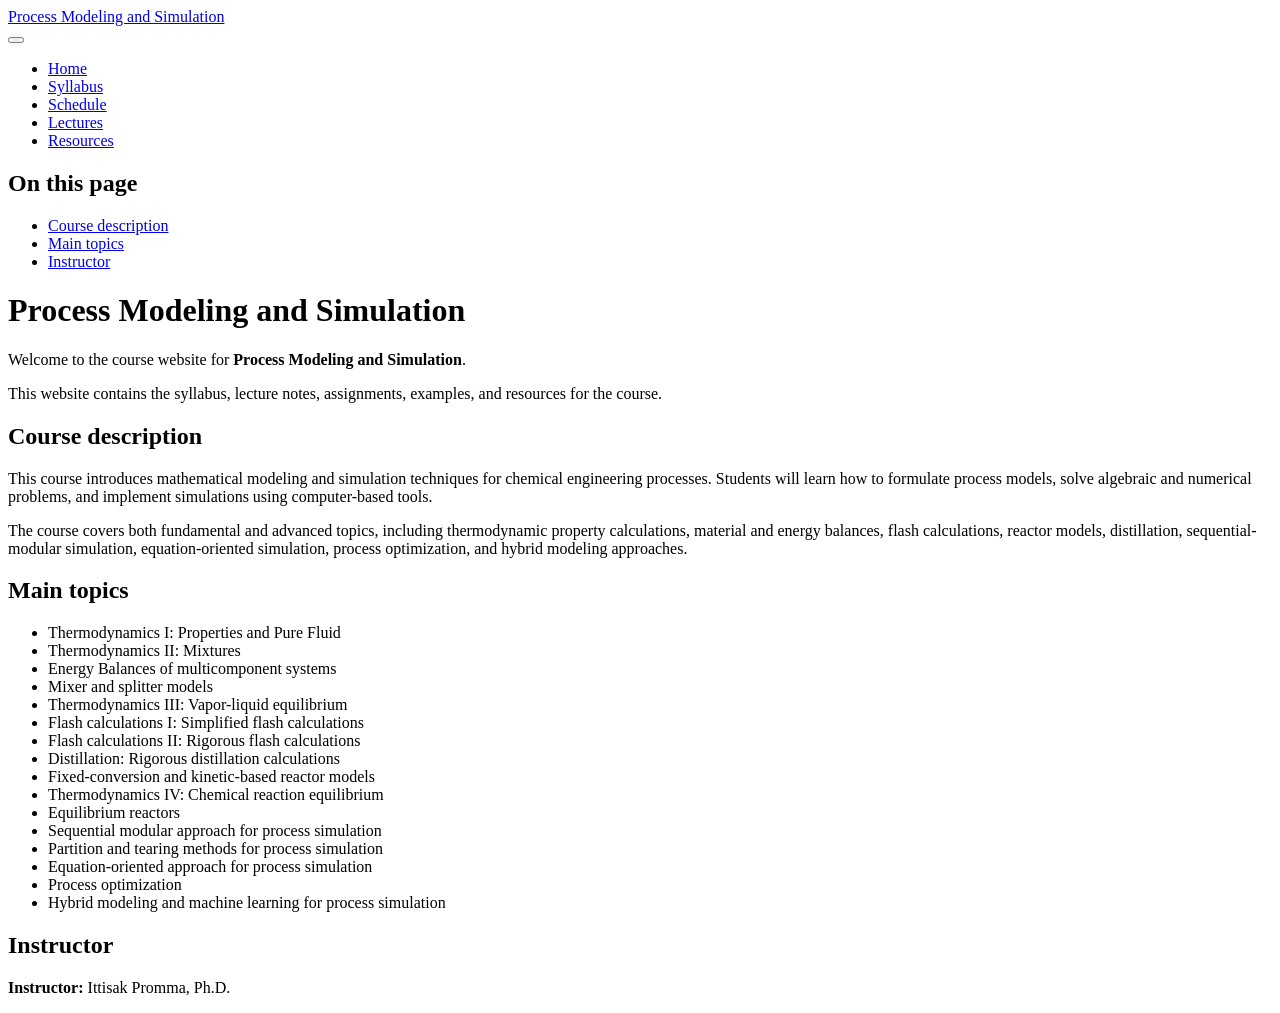
==== docs/index.html @ 245ef468 "Update course website" ====
<!DOCTYPE html>
<html xmlns="http://www.w3.org/1999/xhtml" lang="en" xml:lang="en"><head>

<meta charset="utf-8">
<meta name="generator" content="quarto-1.9.38">

<meta name="viewport" content="width=device-width, initial-scale=1.0, user-scalable=yes">


<title>Process Modeling and Simulation</title>
<style>
/* Default styles provided by pandoc.
** See https://pandoc.org/MANUAL.html#variables-for-html for config info.
*/
code{white-space: pre-wrap;}
span.smallcaps{font-variant: small-caps;}
div.columns{display: flex; gap: min(4vw, 1.5em);}
div.column{flex: auto; overflow-x: auto;}
div.hanging-indent{margin-left: 1.5em; text-indent: -1.5em;}
ul.task-list{list-style: none;}
ul.task-list li input[type="checkbox"] {
  width: 0.8em;
  margin: 0 0.8em 0.2em -1em; /* quarto-specific, see https://github.com/quarto-dev/quarto-cli/issues/4556 */ 
  vertical-align: middle;
}
</style>


<script src="site_libs/quarto-nav/quarto-nav.js"></script>
<script src="site_libs/quarto-nav/headroom.min.js"></script>
<script src="site_libs/clipboard/clipboard.min.js"></script>
<script src="site_libs/quarto-search/autocomplete.umd.js"></script>
<script src="site_libs/quarto-search/fuse.min.js"></script>
<script src="site_libs/quarto-search/quarto-search.js"></script>
<meta name="quarto:offset" content="./">
<script src="site_libs/quarto-html/quarto.js" type="module"></script>
<script src="site_libs/quarto-html/tabsets/tabsets.js" type="module"></script>
<script src="site_libs/quarto-html/popper.min.js"></script>
<script src="site_libs/quarto-html/tippy.umd.min.js"></script>
<script src="site_libs/quarto-html/anchor.min.js"></script>
<link href="site_libs/quarto-html/tippy.css" rel="stylesheet">
<link href="site_libs/quarto-html/quarto-syntax-highlighting-15634bcf2e68342d4ad2dfa704d543f6.css" rel="stylesheet" id="quarto-text-highlighting-styles">
<script src="site_libs/bootstrap/bootstrap.min.js"></script>
<link href="site_libs/bootstrap/bootstrap-icons.css" rel="stylesheet">
<link href="site_libs/bootstrap/bootstrap-f6192f952b710caf306f09b1c26b01a8.min.css" rel="stylesheet" append-hash="true" id="quarto-bootstrap" data-mode="light">
<script id="quarto-search-options" type="application/json">{
  "location": "navbar",
  "copy-button": false,
  "collapse-after": 3,
  "panel-placement": "end",
  "type": "overlay",
  "limit": 50,
  "keyboard-shortcut": [
    "f",
    "/",
    "s"
  ],
  "show-item-context": false,
  "language": {
    "search-no-results-text": "No results",
    "search-matching-documents-text": "matching documents",
    "search-copy-link-title": "Copy link to search",
    "search-hide-matches-text": "Hide additional matches",
    "search-more-match-text": "more match in this document",
    "search-more-matches-text": "more matches in this document",
    "search-clear-button-title": "Clear",
    "search-text-placeholder": "",
    "search-detached-cancel-button-title": "Cancel",
    "search-submit-button-title": "Submit",
    "search-label": "Search"
  }
}</script>


</head>

<body class="nav-fixed quarto-light">

<div id="quarto-search-results"></div>
  <header id="quarto-header" class="headroom fixed-top">
    <nav class="navbar navbar-expand-lg " data-bs-theme="dark">
      <div class="navbar-container container-fluid">
      <div class="navbar-brand-container mx-auto">
    <a class="navbar-brand" href="./index.html">
    <span class="navbar-title">Process Modeling and Simulation</span>
    </a>
  </div>
            <div id="quarto-search" class="" title="Search"></div>
          <button class="navbar-toggler" type="button" data-bs-toggle="collapse" data-bs-target="#navbarCollapse" aria-controls="navbarCollapse" role="menu" aria-expanded="false" aria-label="Toggle navigation" onclick="if (window.quartoToggleHeadroom) { window.quartoToggleHeadroom(); }">
  <span class="navbar-toggler-icon"></span>
</button>
          <div class="collapse navbar-collapse" id="navbarCollapse">
            <ul class="navbar-nav navbar-nav-scroll me-auto">
  <li class="nav-item">
    <a class="nav-link active" href="./index.html" aria-current="page"> 
<span class="menu-text">Home</span></a>
  </li>  
  <li class="nav-item">
    <a class="nav-link" href="./syllabus.html"> 
<span class="menu-text">Syllabus</span></a>
  </li>  
  <li class="nav-item">
    <a class="nav-link" href="./schedule.html"> 
<span class="menu-text">Schedule</span></a>
  </li>  
  <li class="nav-item">
    <a class="nav-link" href="./lectures.html"> 
<span class="menu-text">Lectures</span></a>
  </li>  
  <li class="nav-item">
    <a class="nav-link" href="./resources.html"> 
<span class="menu-text">Resources</span></a>
  </li>  
</ul>
          </div> <!-- /navcollapse -->
            <div class="quarto-navbar-tools">
</div>
      </div> <!-- /container-fluid -->
    </nav>
</header>
<!-- content -->
<div id="quarto-content" class="quarto-container page-columns page-rows-contents page-layout-full page-navbar">
<!-- sidebar -->
<!-- margin-sidebar -->
    <div id="quarto-margin-sidebar" class="sidebar margin-sidebar">
        <nav id="TOC" role="doc-toc" class="toc-active">
    <h2 id="toc-title">On this page</h2>
   
  <ul>
  <li><a href="#course-description" id="toc-course-description" class="nav-link active" data-scroll-target="#course-description">Course description</a></li>
  <li><a href="#main-topics" id="toc-main-topics" class="nav-link" data-scroll-target="#main-topics">Main topics</a></li>
  <li><a href="#instructor" id="toc-instructor" class="nav-link" data-scroll-target="#instructor">Instructor</a></li>
  </ul>
</nav>
    </div>
<!-- main -->
<main class="content column-page-left" id="quarto-document-content">

<header id="title-block-header" class="quarto-title-block default">
<div class="quarto-title">
<h1 class="title">Process Modeling and Simulation</h1>
</div>



<div class="quarto-title-meta column-page-left">

    
  
    
  </div>
  


</header>


<p>Welcome to the course website for <strong>Process Modeling and Simulation</strong>.</p>
<p>This website contains the syllabus, lecture notes, assignments, examples, and resources for the course.</p>
<section id="course-description" class="level2">
<h2 class="anchored" data-anchor-id="course-description">Course description</h2>
<p>This course introduces mathematical modeling and simulation techniques for chemical engineering processes. Students will learn how to formulate process models, solve algebraic and numerical problems, and implement simulations using computer-based tools.</p>
<p>The course covers both fundamental and advanced topics, including thermodynamic property calculations, material and energy balances, flash calculations, reactor models, distillation, sequential-modular simulation, equation-oriented simulation, process optimization, and hybrid modeling approaches.</p>
</section>
<section id="main-topics" class="level2">
<h2 class="anchored" data-anchor-id="main-topics">Main topics</h2>
<ul>
<li>Thermodynamics I: Properties and Pure Fluid</li>
<li>Thermodynamics II: Mixtures</li>
<li>Energy Balances of multicomponent systems</li>
<li>Mixer and splitter models</li>
<li>Thermodynamics III: Vapor-liquid equilibrium</li>
<li>Flash calculations I: Simplified flash calculations</li>
<li>Flash calculations II: Rigorous flash calculations</li>
<li>Distillation: Rigorous distillation calculations</li>
<li>Fixed-conversion and kinetic-based reactor models</li>
<li>Thermodynamics IV: Chemical reaction equilibrium</li>
<li>Equilibrium reactors</li>
<li>Sequential modular approach for process simulation</li>
<li>Partition and tearing methods for process simulation</li>
<li>Equation-oriented approach for process simulation</li>
<li>Process optimization</li>
<li>Hybrid modeling and machine learning for process simulation</li>
</ul>
</section>
<section id="instructor" class="level2">
<h2 class="anchored" data-anchor-id="instructor">Instructor</h2>
<p><strong>Instructor:</strong> Ittisak Promma, Ph.D.&nbsp;</p>


</section>

</main> <!-- /main -->
<script id="quarto-html-after-body" type="application/javascript">
  window.document.addEventListener("DOMContentLoaded", function (event) {
    const icon = "";
    const anchorJS = new window.AnchorJS();
    anchorJS.options = {
      placement: 'right',
      icon: icon
    };
    anchorJS.add('.anchored');
    const isCodeAnnotation = (el) => {
      for (const clz of el.classList) {
        if (clz.startsWith('code-annotation-')) {                     
          return true;
        }
      }
      return false;
    }
    const onCopySuccess = function(e) {
      // button target
      const button = e.trigger;
      // don't keep focus
      button.blur();
      // flash "checked"
      button.classList.add('code-copy-button-checked');
      var currentTitle = button.getAttribute("title");
      button.setAttribute("title", "Copied!");
      let tooltip;
      if (window.bootstrap) {
        button.setAttribute("data-bs-toggle", "tooltip");
        button.setAttribute("data-bs-placement", "left");
        button.setAttribute("data-bs-title", "Copied!");
        tooltip = new bootstrap.Tooltip(button, 
          { trigger: "manual", 
            customClass: "code-copy-button-tooltip",
            offset: [0, -8]});
        tooltip.show();    
      }
      setTimeout(function() {
        if (tooltip) {
          tooltip.hide();
          button.removeAttribute("data-bs-title");
          button.removeAttribute("data-bs-toggle");
          button.removeAttribute("data-bs-placement");
        }
        button.setAttribute("title", currentTitle);
        button.classList.remove('code-copy-button-checked');
      }, 1000);
      // clear code selection
      e.clearSelection();
    }
    const getTextToCopy = function(trigger) {
      const outerScaffold = trigger.parentElement.cloneNode(true);
      const codeEl = outerScaffold.querySelector('code');
      for (const childEl of codeEl.children) {
        if (isCodeAnnotation(childEl)) {
          childEl.remove();
        }
      }
      return codeEl.innerText;
    }
    const clipboard = new window.ClipboardJS('.code-copy-button:not([data-in-quarto-modal])', {
      text: getTextToCopy
    });
    clipboard.on('success', onCopySuccess);
    if (window.document.getElementById('quarto-embedded-source-code-modal')) {
      const clipboardModal = new window.ClipboardJS('.code-copy-button[data-in-quarto-modal]', {
        text: getTextToCopy,
        container: window.document.getElementById('quarto-embedded-source-code-modal')
      });
      clipboardModal.on('success', onCopySuccess);
    }
      var localhostRegex = new RegExp(/^(?:http|https):\/\/localhost\:?[0-9]*\//);
      var mailtoRegex = new RegExp(/^mailto:/);
        var filterRegex = new RegExp('/' + window.location.host + '/');
      var isInternal = (href) => {
          return filterRegex.test(href) || localhostRegex.test(href) || mailtoRegex.test(href);
      }
      // Inspect non-navigation links and adorn them if external
     var links = window.document.querySelectorAll('a[href]:not(.nav-link):not(.navbar-brand):not(.toc-action):not(.sidebar-link):not(.sidebar-item-toggle):not(.pagination-link):not(.no-external):not([aria-hidden]):not(.dropdown-item):not(.quarto-navigation-tool):not(.about-link)');
      for (var i=0; i<links.length; i++) {
        const link = links[i];
        if (!isInternal(link.href)) {
          // undo the damage that might have been done by quarto-nav.js in the case of
          // links that we want to consider external
          if (link.dataset.originalHref !== undefined) {
            link.href = link.dataset.originalHref;
          }
        }
      }
    function tippyHover(el, contentFn, onTriggerFn, onUntriggerFn) {
      const config = {
        allowHTML: true,
        maxWidth: 500,
        delay: 100,
        arrow: false,
        appendTo: function(el) {
            return el.parentElement;
        },
        interactive: true,
        interactiveBorder: 10,
        theme: 'quarto',
        placement: 'bottom-start',
      };
      if (contentFn) {
        config.content = contentFn;
      }
      if (onTriggerFn) {
        config.onTrigger = onTriggerFn;
      }
      if (onUntriggerFn) {
        config.onUntrigger = onUntriggerFn;
      }
      window.tippy(el, config); 
    }
    const noterefs = window.document.querySelectorAll('a[role="doc-noteref"]');
    for (var i=0; i<noterefs.length; i++) {
      const ref = noterefs[i];
      tippyHover(ref, function() {
        // use id or data attribute instead here
        let href = ref.getAttribute('data-footnote-href') || ref.getAttribute('href');
        try { href = new URL(href).hash; } catch {}
        const id = href.replace(/^#\/?/, "");
        const note = window.document.getElementById(id);
        if (note) {
          return note.innerHTML;
        } else {
          return "";
        }
      });
    }
    const xrefs = window.document.querySelectorAll('a.quarto-xref');
    const processXRef = (id, note) => {
      // Strip column container classes
      const stripColumnClz = (el) => {
        el.classList.remove("page-full", "page-columns");
        if (el.children) {
          for (const child of el.children) {
            stripColumnClz(child);
          }
        }
      }
      stripColumnClz(note)
      if (id === null || id.startsWith('sec-')) {
        // Special case sections, only their first couple elements
        const container = document.createElement("div");
        if (note.children && note.children.length > 2) {
          container.appendChild(note.children[0].cloneNode(true));
          for (let i = 1; i < note.children.length; i++) {
            const child = note.children[i];
            if (child.tagName === "P" && child.innerText === "") {
              continue;
            } else {
              container.appendChild(child.cloneNode(true));
              break;
            }
          }
          if (window.Quarto?.typesetMath) {
            window.Quarto.typesetMath(container);
          }
          return container.innerHTML
        } else {
          if (window.Quarto?.typesetMath) {
            window.Quarto.typesetMath(note);
          }
          return note.innerHTML;
        }
      } else {
        // Remove any anchor links if they are present
        const anchorLink = note.querySelector('a.anchorjs-link');
        if (anchorLink) {
          anchorLink.remove();
        }
        if (window.Quarto?.typesetMath) {
          window.Quarto.typesetMath(note);
        }
        if (note.classList.contains("callout")) {
          return note.outerHTML;
        } else {
          return note.innerHTML;
        }
      }
    }
    for (var i=0; i<xrefs.length; i++) {
      const xref = xrefs[i];
      tippyHover(xref, undefined, function(instance) {
        instance.disable();
        let url = xref.getAttribute('href');
        let hash = undefined; 
        if (url.startsWith('#')) {
          hash = url;
        } else {
          try { hash = new URL(url).hash; } catch {}
        }
        if (hash) {
          const id = hash.replace(/^#\/?/, "");
          const note = window.document.getElementById(id);
          if (note !== null) {
            try {
              const html = processXRef(id, note.cloneNode(true));
              instance.setContent(html);
            } finally {
              instance.enable();
              instance.show();
            }
          } else {
            // See if we can fetch this
            fetch(url.split('#')[0])
            .then(res => res.text())
            .then(html => {
              const parser = new DOMParser();
              const htmlDoc = parser.parseFromString(html, "text/html");
              const note = htmlDoc.getElementById(id);
              if (note !== null) {
                const html = processXRef(id, note);
                instance.setContent(html);
              } 
            }).finally(() => {
              instance.enable();
              instance.show();
            });
          }
        } else {
          // See if we can fetch a full url (with no hash to target)
          // This is a special case and we should probably do some content thinning / targeting
          fetch(url)
          .then(res => res.text())
          .then(html => {
            const parser = new DOMParser();
            const htmlDoc = parser.parseFromString(html, "text/html");
            const note = htmlDoc.querySelector('main.content');
            if (note !== null) {
              // This should only happen for chapter cross references
              // (since there is no id in the URL)
              // remove the first header
              if (note.children.length > 0 && note.children[0].tagName === "HEADER") {
                note.children[0].remove();
              }
              const html = processXRef(null, note);
              instance.setContent(html);
            } 
          }).finally(() => {
            instance.enable();
            instance.show();
          });
        }
      }, function(instance) {
      });
    }
        let selectedAnnoteEl;
        const selectorForAnnotation = ( cell, annotation) => {
          let cellAttr = 'data-code-cell="' + cell + '"';
          let lineAttr = 'data-code-annotation="' +  annotation + '"';
          const selector = 'span[' + cellAttr + '][' + lineAttr + ']';
          return selector;
        }
        const selectCodeLines = (annoteEl) => {
          const doc = window.document;
          const targetCell = annoteEl.getAttribute("data-target-cell");
          const targetAnnotation = annoteEl.getAttribute("data-target-annotation");
          const annoteSpan = window.document.querySelector(selectorForAnnotation(targetCell, targetAnnotation));
          const lines = annoteSpan.getAttribute("data-code-lines").split(",");
          const lineIds = lines.map((line) => {
            return targetCell + "-" + line;
          })
          let top = null;
          let height = null;
          let parent = null;
          if (lineIds.length > 0) {
              //compute the position of the single el (top and bottom and make a div)
              const el = window.document.getElementById(lineIds[0]);
              top = el.offsetTop;
              height = el.offsetHeight;
              parent = el.parentElement.parentElement;
            if (lineIds.length > 1) {
              const lastEl = window.document.getElementById(lineIds[lineIds.length - 1]);
              const bottom = lastEl.offsetTop + lastEl.offsetHeight;
              height = bottom - top;
            }
            if (top !== null && height !== null && parent !== null) {
              // cook up a div (if necessary) and position it 
              let div = window.document.getElementById("code-annotation-line-highlight");
              if (div === null) {
                div = window.document.createElement("div");
                div.setAttribute("id", "code-annotation-line-highlight");
                div.style.position = 'absolute';
                parent.appendChild(div);
              }
              div.style.top = top - 2 + "px";
              div.style.height = height + 4 + "px";
              div.style.left = 0;
              let gutterDiv = window.document.getElementById("code-annotation-line-highlight-gutter");
              if (gutterDiv === null) {
                gutterDiv = window.document.createElement("div");
                gutterDiv.setAttribute("id", "code-annotation-line-highlight-gutter");
                gutterDiv.style.position = 'absolute';
                const codeCell = window.document.getElementById(targetCell);
                const gutter = codeCell.querySelector('.code-annotation-gutter');
                gutter.appendChild(gutterDiv);
              }
              gutterDiv.style.top = top - 2 + "px";
              gutterDiv.style.height = height + 4 + "px";
            }
            selectedAnnoteEl = annoteEl;
          }
        };
        const unselectCodeLines = () => {
          const elementsIds = ["code-annotation-line-highlight", "code-annotation-line-highlight-gutter"];
          elementsIds.forEach((elId) => {
            const div = window.document.getElementById(elId);
            if (div) {
              div.remove();
            }
          });
          selectedAnnoteEl = undefined;
        };
          // Handle positioning of the toggle
      window.addEventListener(
        "resize",
        throttle(() => {
          elRect = undefined;
          if (selectedAnnoteEl) {
            selectCodeLines(selectedAnnoteEl);
          }
        }, 10)
      );
      function throttle(fn, ms) {
      let throttle = false;
      let timer;
        return (...args) => {
          if(!throttle) { // first call gets through
              fn.apply(this, args);
              throttle = true;
          } else { // all the others get throttled
              if(timer) clearTimeout(timer); // cancel #2
              timer = setTimeout(() => {
                fn.apply(this, args);
                timer = throttle = false;
              }, ms);
          }
        };
      }
        // Attach click handler to the DT
        const annoteDls = window.document.querySelectorAll('dt[data-target-cell]');
        for (const annoteDlNode of annoteDls) {
          annoteDlNode.addEventListener('click', (event) => {
            const clickedEl = event.target;
            if (clickedEl !== selectedAnnoteEl) {
              unselectCodeLines();
              const activeEl = window.document.querySelector('dt[data-target-cell].code-annotation-active');
              if (activeEl) {
                activeEl.classList.remove('code-annotation-active');
              }
              selectCodeLines(clickedEl);
              clickedEl.classList.add('code-annotation-active');
            } else {
              // Unselect the line
              unselectCodeLines();
              clickedEl.classList.remove('code-annotation-active');
            }
          });
        }
    const findCites = (el) => {
      const parentEl = el.parentElement;
      if (parentEl) {
        const cites = parentEl.dataset.cites;
        if (cites) {
          return {
            el,
            cites: cites.split(' ')
          };
        } else {
          return findCites(el.parentElement)
        }
      } else {
        return undefined;
      }
    };
    var bibliorefs = window.document.querySelectorAll('a[role="doc-biblioref"]');
    for (var i=0; i<bibliorefs.length; i++) {
      const ref = bibliorefs[i];
      const citeInfo = findCites(ref);
      if (citeInfo) {
        tippyHover(citeInfo.el, function() {
          var popup = window.document.createElement('div');
          citeInfo.cites.forEach(function(cite) {
            var citeDiv = window.document.createElement('div');
            citeDiv.classList.add('hanging-indent');
            citeDiv.classList.add('csl-entry');
            var biblioDiv = window.document.getElementById('ref-' + cite);
            if (biblioDiv) {
              citeDiv.innerHTML = biblioDiv.innerHTML;
            }
            popup.appendChild(citeDiv);
          });
          return popup.innerHTML;
        });
      }
    }
  });
  </script>
</div> <!-- /content -->




</body></html>
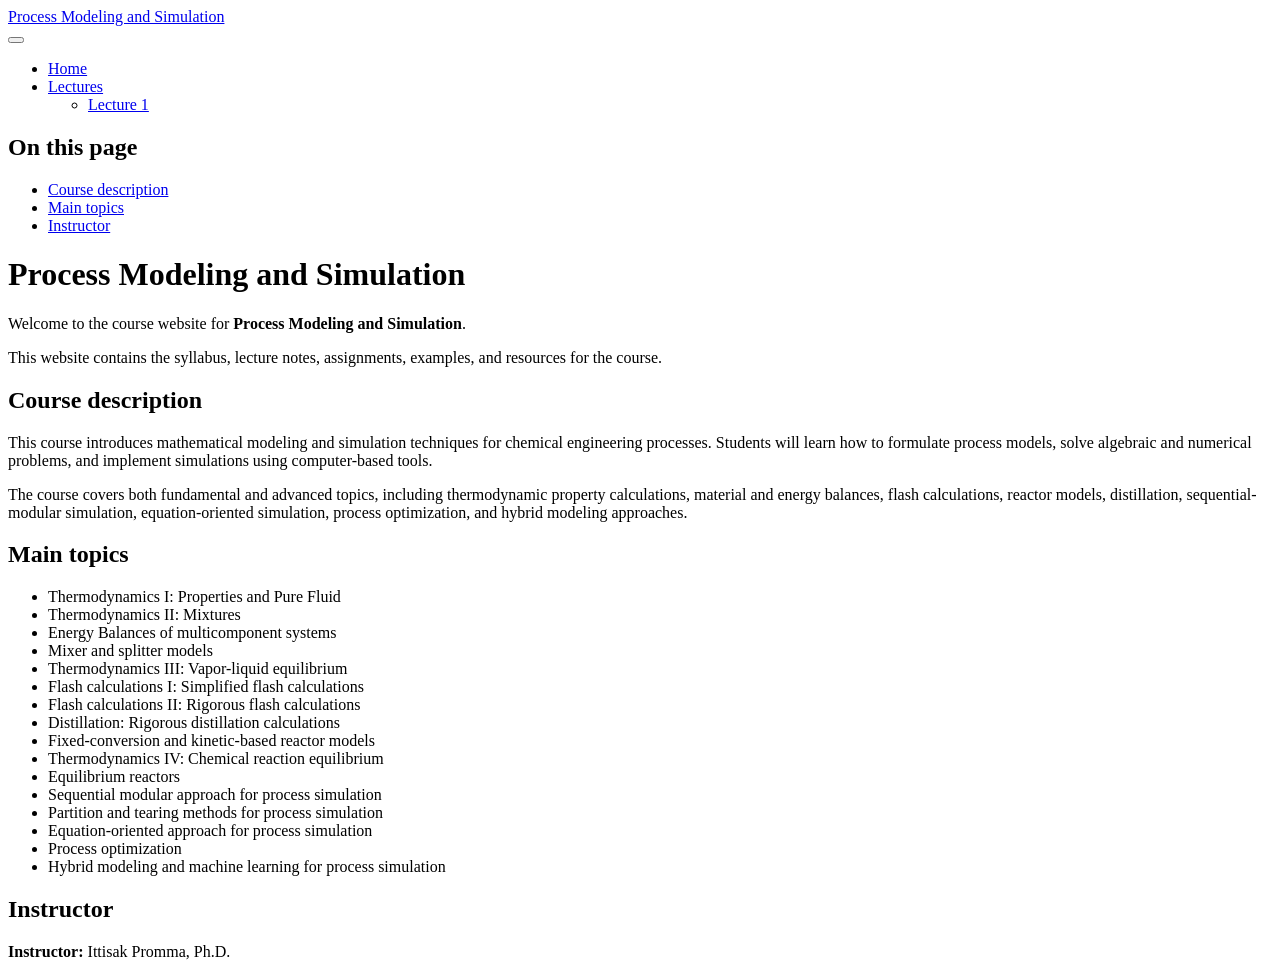
==== commit daf10e25: "update files" ====
--- a/docs/index.html
+++ b/docs/index.html
@@ -95,22 +95,17 @@
     <a class="nav-link active" href="./index.html" aria-current="page"> 
 <span class="menu-text">Home</span></a>
   </li>  
-  <li class="nav-item">
-    <a class="nav-link" href="./syllabus.html"> 
-<span class="menu-text">Syllabus</span></a>
+  <li class="nav-item dropdown ">
+    <a class="nav-link dropdown-toggle" href="#" id="nav-menu-lectures" role="link" data-bs-toggle="dropdown" aria-expanded="false">
+ <span class="menu-text">Lectures</span>
+    </a>
+    <ul class="dropdown-menu" aria-labelledby="nav-menu-lectures">    
+        <li>
+    <a class="dropdown-item" href="./lectures/lecture-1/lecture-1.html">
+ <span class="dropdown-text">Lecture 1</span></a>
   </li>  
-  <li class="nav-item">
-    <a class="nav-link" href="./schedule.html"> 
-<span class="menu-text">Schedule</span></a>
-  </li>  
-  <li class="nav-item">
-    <a class="nav-link" href="./lectures.html"> 
-<span class="menu-text">Lectures</span></a>
-  </li>  
-  <li class="nav-item">
-    <a class="nav-link" href="./resources.html"> 
-<span class="menu-text">Resources</span></a>
-  </li>  
+    </ul>
+  </li>
 </ul>
           </div> <!-- /navcollapse -->
             <div class="quarto-navbar-tools">
@@ -185,7 +180,7 @@
 </section>
 <section id="instructor" class="level2">
 <h2 class="anchored" data-anchor-id="instructor">Instructor</h2>
-<p><strong>Instructor:</strong> Ittisak Promma, Ph.D.&nbsp;</p>
+<p><strong>Instructor:</strong> Ittisak Promma, Ph.D.</p>
 
 
 </section>
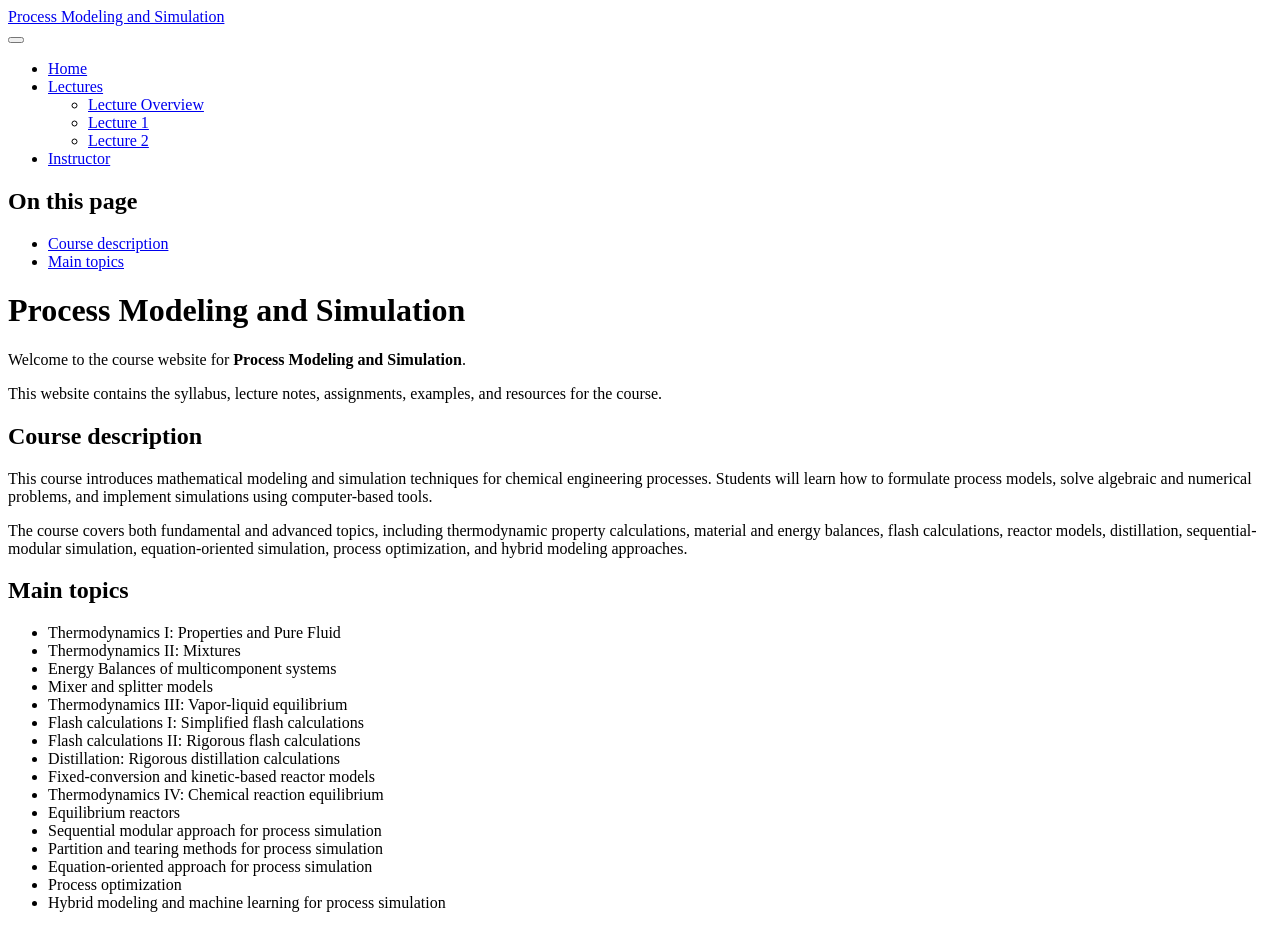
==== commit 3a4e7dcb: "update files" ====
--- a/docs/index.html
+++ b/docs/index.html
@@ -101,11 +101,23 @@
     </a>
     <ul class="dropdown-menu" aria-labelledby="nav-menu-lectures">    
         <li>
+    <a class="dropdown-item" href="./lectures/lectures.html">
+ <span class="dropdown-text">Lecture Overview</span></a>
+  </li>  
+        <li>
     <a class="dropdown-item" href="./lectures/lecture-1/lecture-1.html">
  <span class="dropdown-text">Lecture 1</span></a>
   </li>  
+        <li>
+    <a class="dropdown-item" href="./lectures/lecture-2/lecture-2.html">
+ <span class="dropdown-text">Lecture 2</span></a>
+  </li>  
     </ul>
   </li>
+  <li class="nav-item">
+    <a class="nav-link" href="./instructor.html"> 
+<span class="menu-text">Instructor</span></a>
+  </li>  
 </ul>
           </div> <!-- /navcollapse -->
             <div class="quarto-navbar-tools">
@@ -124,7 +136,6 @@
   <ul>
   <li><a href="#course-description" id="toc-course-description" class="nav-link active" data-scroll-target="#course-description">Course description</a></li>
   <li><a href="#main-topics" id="toc-main-topics" class="nav-link" data-scroll-target="#main-topics">Main topics</a></li>
-  <li><a href="#instructor" id="toc-instructor" class="nav-link" data-scroll-target="#instructor">Instructor</a></li>
   </ul>
 </nav>
     </div>
@@ -177,10 +188,6 @@
 <li>Process optimization</li>
 <li>Hybrid modeling and machine learning for process simulation</li>
 </ul>
-</section>
-<section id="instructor" class="level2">
-<h2 class="anchored" data-anchor-id="instructor">Instructor</h2>
-<p><strong>Instructor:</strong> Ittisak Promma, Ph.D.</p>
 
 
 </section>
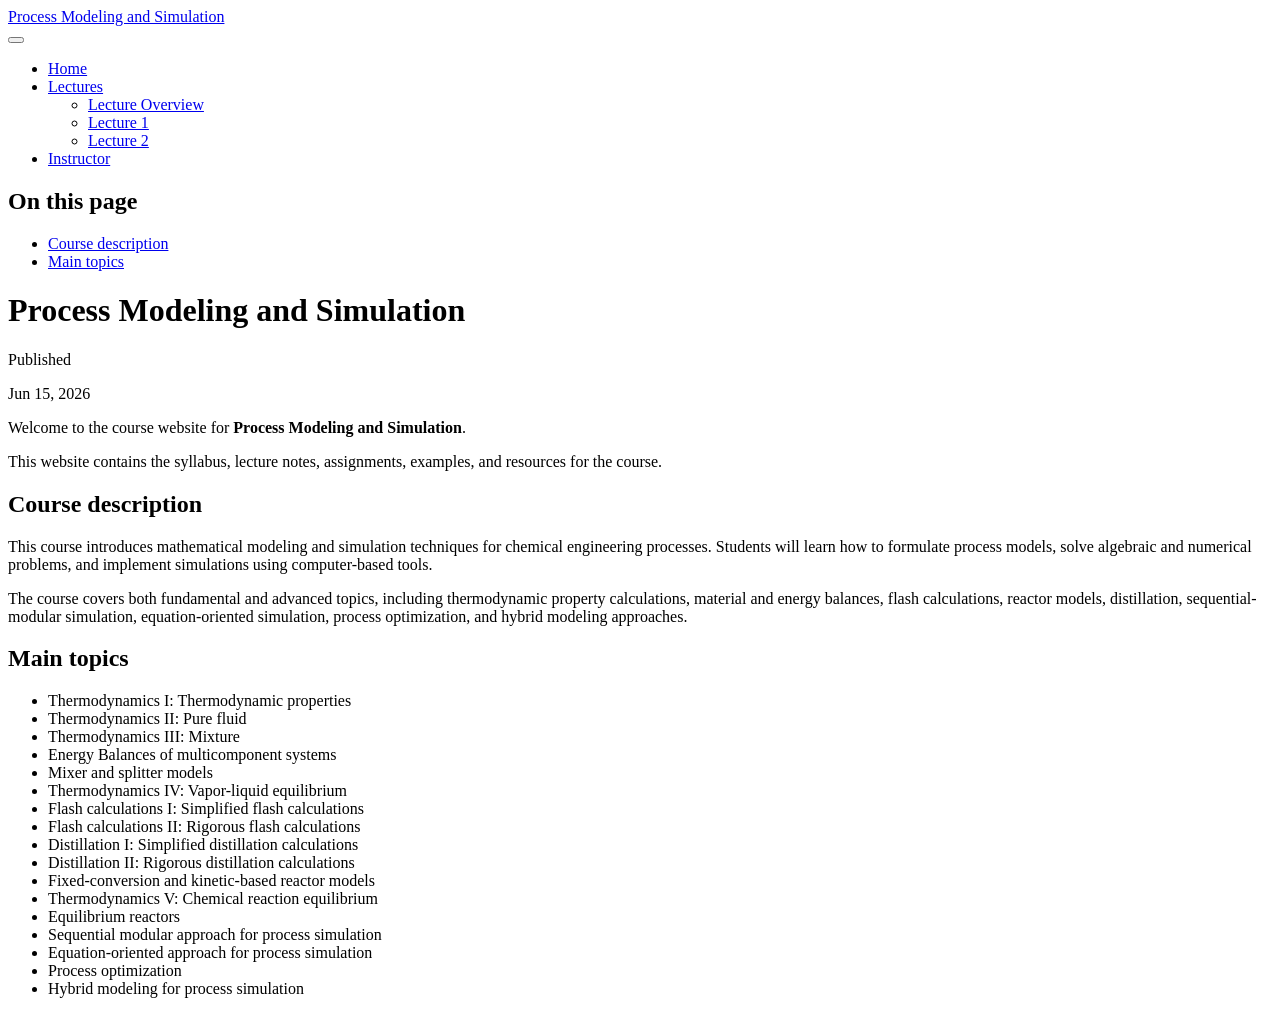
==== commit 69284a79: "update files" ====
--- a/docs/index.html
+++ b/docs/index.html
@@ -152,6 +152,12 @@
 <div class="quarto-title-meta column-page-left">
 
     
+    <div>
+    <div class="quarto-title-meta-heading">Published</div>
+    <div class="quarto-title-meta-contents">
+      <p class="date">Jun 15, 2026</p>
+    </div>
+  </div>
   
     
   </div>
@@ -171,22 +177,23 @@
 <section id="main-topics" class="level2">
 <h2 class="anchored" data-anchor-id="main-topics">Main topics</h2>
 <ul>
-<li>Thermodynamics I: Properties and Pure Fluid</li>
-<li>Thermodynamics II: Mixtures</li>
+<li>Thermodynamics I: Thermodynamic properties</li>
+<li>Thermodynamics II: Pure fluid</li>
+<li>Thermodynamics III: Mixture</li>
 <li>Energy Balances of multicomponent systems</li>
 <li>Mixer and splitter models</li>
-<li>Thermodynamics III: Vapor-liquid equilibrium</li>
+<li>Thermodynamics IV: Vapor-liquid equilibrium</li>
 <li>Flash calculations I: Simplified flash calculations</li>
 <li>Flash calculations II: Rigorous flash calculations</li>
-<li>Distillation: Rigorous distillation calculations</li>
+<li>Distillation I: Simplified distillation calculations</li>
+<li>Distillation II: Rigorous distillation calculations</li>
 <li>Fixed-conversion and kinetic-based reactor models</li>
-<li>Thermodynamics IV: Chemical reaction equilibrium</li>
+<li>Thermodynamics V: Chemical reaction equilibrium</li>
 <li>Equilibrium reactors</li>
 <li>Sequential modular approach for process simulation</li>
-<li>Partition and tearing methods for process simulation</li>
 <li>Equation-oriented approach for process simulation</li>
 <li>Process optimization</li>
-<li>Hybrid modeling and machine learning for process simulation</li>
+<li>Hybrid modeling for process simulation</li>
 </ul>
 
 
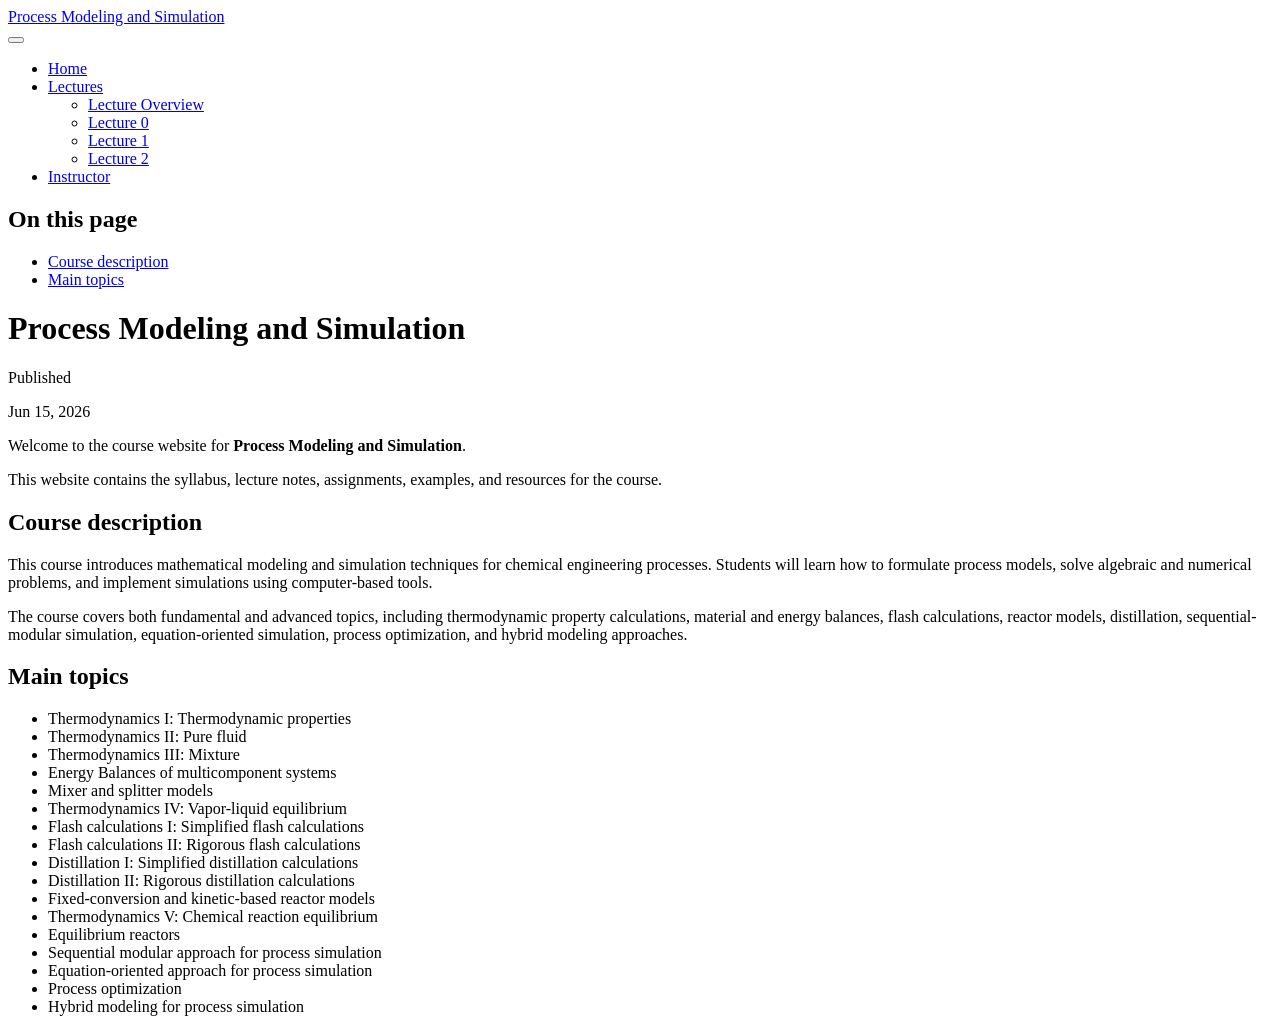
==== commit c15cfa22: "update files" ====
--- a/docs/index.html
+++ b/docs/index.html
@@ -103,6 +103,10 @@
         <li>
     <a class="dropdown-item" href="./lectures/lectures.html">
  <span class="dropdown-text">Lecture Overview</span></a>
+  </li>  
+        <li>
+    <a class="dropdown-item" href="./lectures/lecture-0/lecture-0.html">
+ <span class="dropdown-text">Lecture 0</span></a>
   </li>  
         <li>
     <a class="dropdown-item" href="./lectures/lecture-1/lecture-1.html">
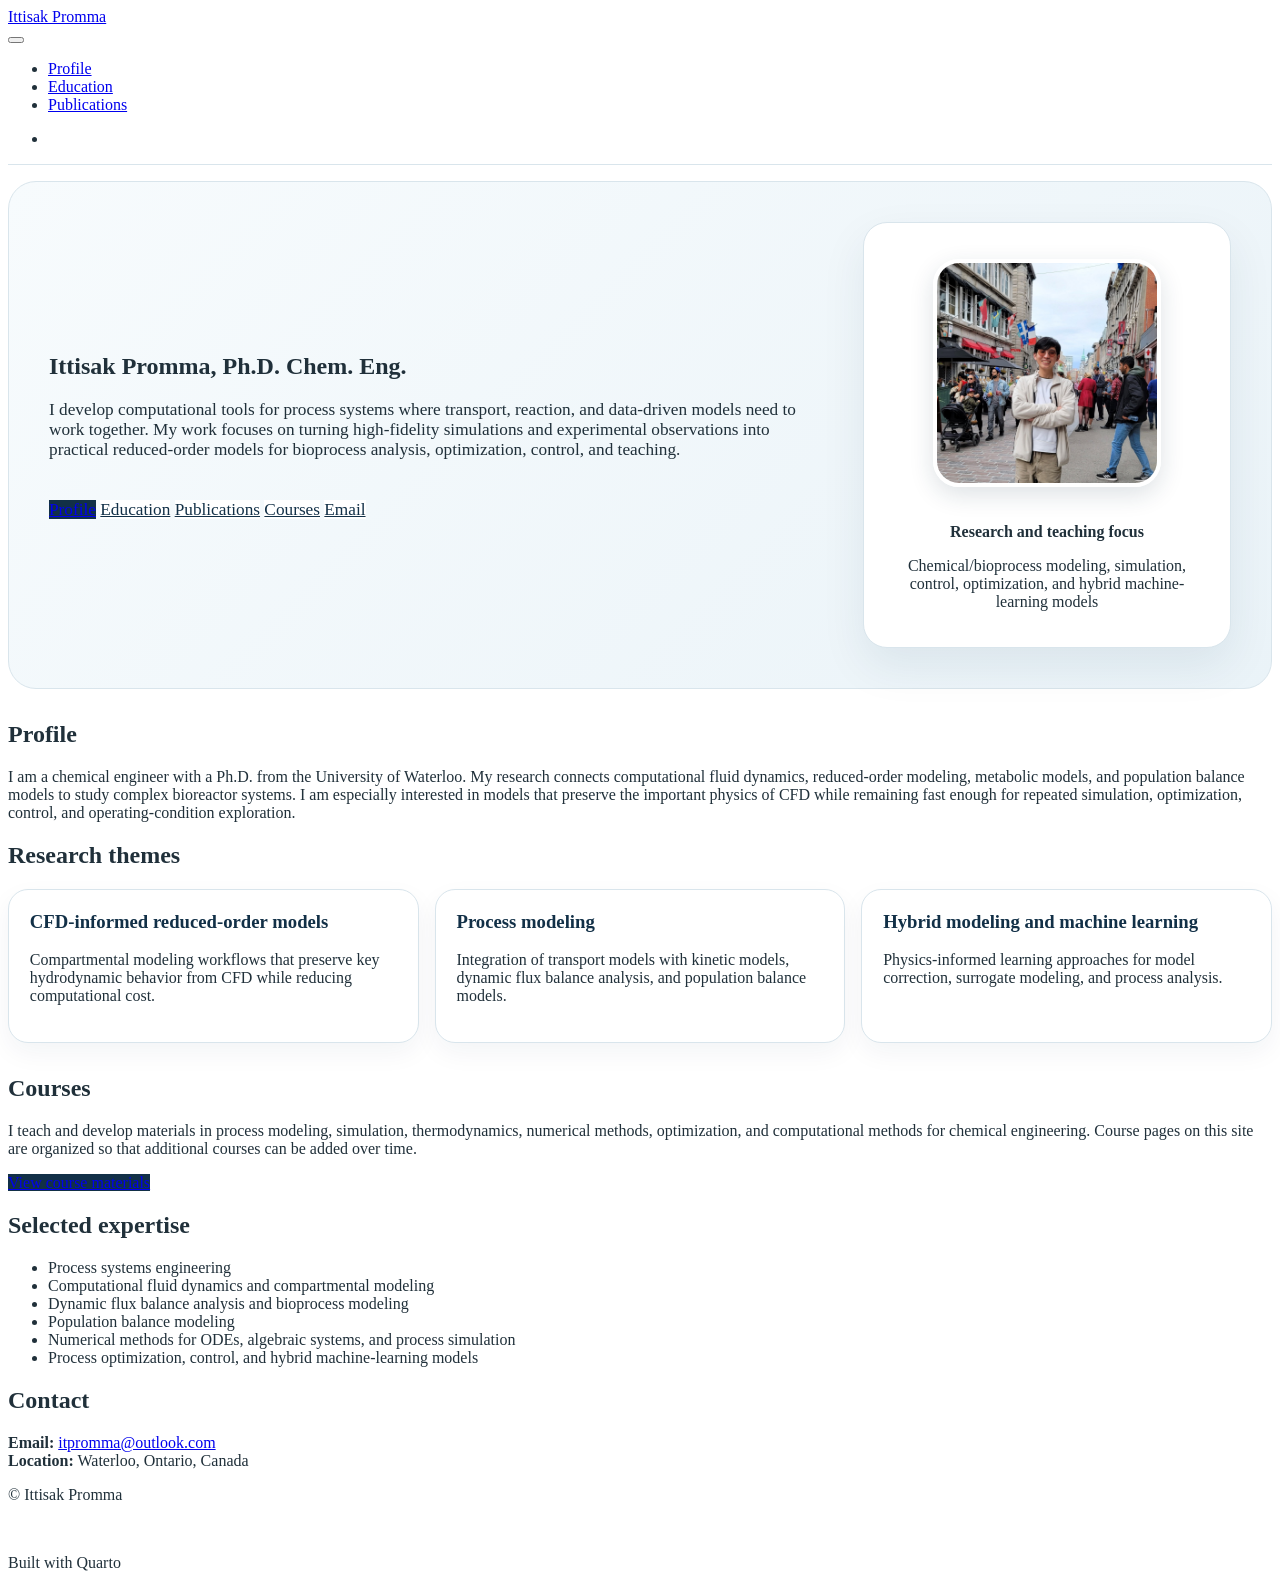
==== commit 82965c47: "Update profile website content" ====
--- a/docs/index.html
+++ b/docs/index.html
@@ -7,7 +7,7 @@
 <meta name="viewport" content="width=device-width, initial-scale=1.0, user-scalable=yes">
 
 
-<title>Process Modeling and Simulation</title>
+<title>Ittisak Promma</title>
 <style>
 /* Default styles provided by pandoc.
 ** See https://pandoc.org/MANUAL.html#variables-for-html for config info.
@@ -70,8 +70,10 @@
     "search-label": "Search"
   }
 }</script>
-
-
+<style>html{ scroll-behavior: smooth; }</style>
+
+
+<link rel="stylesheet" href="styles.css">
 </head>
 
 <body class="nav-fixed quarto-light">
@@ -82,7 +84,7 @@
       <div class="navbar-container container-fluid">
       <div class="navbar-brand-container mx-auto">
     <a class="navbar-brand" href="./index.html">
-    <span class="navbar-title">Process Modeling and Simulation</span>
+    <span class="navbar-title">Ittisak Promma</span>
     </a>
   </div>
             <div id="quarto-search" class="" title="Search"></div>
@@ -93,34 +95,22 @@
             <ul class="navbar-nav navbar-nav-scroll me-auto">
   <li class="nav-item">
     <a class="nav-link active" href="./index.html" aria-current="page"> 
-<span class="menu-text">Home</span></a>
+<span class="menu-text">Profile</span></a>
   </li>  
-  <li class="nav-item dropdown ">
-    <a class="nav-link dropdown-toggle" href="#" id="nav-menu-lectures" role="link" data-bs-toggle="dropdown" aria-expanded="false">
- <span class="menu-text">Lectures</span>
-    </a>
-    <ul class="dropdown-menu" aria-labelledby="nav-menu-lectures">    
-        <li>
-    <a class="dropdown-item" href="./lectures/lectures.html">
- <span class="dropdown-text">Lecture Overview</span></a>
+  <li class="nav-item">
+    <a class="nav-link" href="./education.html"> 
+<span class="menu-text">Education</span></a>
   </li>  
-        <li>
-    <a class="dropdown-item" href="./lectures/lecture-0/lecture-0.html">
- <span class="dropdown-text">Lecture 0</span></a>
+  <li class="nav-item">
+    <a class="nav-link" href="./publications.html"> 
+<span class="menu-text">Publications</span></a>
   </li>  
-        <li>
-    <a class="dropdown-item" href="./lectures/lecture-1/lecture-1.html">
- <span class="dropdown-text">Lecture 1</span></a>
-  </li>  
-        <li>
-    <a class="dropdown-item" href="./lectures/lecture-2/lecture-2.html">
- <span class="dropdown-text">Lecture 2</span></a>
-  </li>  
-    </ul>
-  </li>
-  <li class="nav-item">
-    <a class="nav-link" href="./instructor.html"> 
-<span class="menu-text">Instructor</span></a>
+</ul>
+            <ul class="navbar-nav navbar-nav-scroll ms-auto">
+  <li class="nav-item compact">
+    <a class="nav-link" href="mailto:itpromma@outlook.com"> <i class="bi bi-envelope" role="img">
+</i> 
+<span class="menu-text"></span></a>
   </li>  
 </ul>
           </div> <!-- /navcollapse -->
@@ -133,72 +123,68 @@
 <div id="quarto-content" class="quarto-container page-columns page-rows-contents page-layout-full page-navbar">
 <!-- sidebar -->
 <!-- margin-sidebar -->
-    <div id="quarto-margin-sidebar" class="sidebar margin-sidebar">
-        <nav id="TOC" role="doc-toc" class="toc-active">
-    <h2 id="toc-title">On this page</h2>
-   
-  <ul>
-  <li><a href="#course-description" id="toc-course-description" class="nav-link active" data-scroll-target="#course-description">Course description</a></li>
-  <li><a href="#main-topics" id="toc-main-topics" class="nav-link" data-scroll-target="#main-topics">Main topics</a></li>
-  </ul>
-</nav>
-    </div>
+    
 <!-- main -->
-<main class="content column-page-left" id="quarto-document-content">
-
-<header id="title-block-header" class="quarto-title-block default">
-<div class="quarto-title">
-<h1 class="title">Process Modeling and Simulation</h1>
+<main class="content column-page" id="quarto-document-content"><header id="title-block-header" class="quarto-title-block"></header>
+
+
+
+
+<div class="hero-grid">
+<section id="ittisak-promma-ph.d.-chem.-eng." class="level2 hero-copy">
+<h2 class="anchored" data-anchor-id="ittisak-promma-ph.d.-chem.-eng.">Ittisak Promma, Ph.D.&nbsp;Chem. Eng.</h2>
+<p>I develop computational tools for process systems where transport, reaction, and data-driven models need to work together. My work focuses on turning high-fidelity simulations and experimental observations into practical reduced-order models for bioprocess analysis, optimization, control, and teaching.</p>
+<div class="hero-actions">
+<p><a href="#profile" class="btn btn-primary">Profile</a> <a href="./education.html" class="btn btn-secondary">Education</a> <a href="./publications.html" class="btn btn-secondary">Publications</a> <a href="./courses.html" class="btn btn-secondary">Courses</a> <a href="mailto:itpromma@outlook.com" class="btn btn-secondary">Email</a></p>
 </div>
-
-
-
-<div class="quarto-title-meta column-page-left">
-
-    
-    <div>
-    <div class="quarto-title-meta-heading">Published</div>
-    <div class="quarto-title-meta-contents">
-      <p class="date">Jun 15, 2026</p>
-    </div>
-  </div>
-  
-    
-  </div>
-  
-
-
-</header>
-
-
-<p>Welcome to the course website for <strong>Process Modeling and Simulation</strong>.</p>
-<p>This website contains the syllabus, lecture notes, assignments, examples, and resources for the course.</p>
-<section id="course-description" class="level2">
-<h2 class="anchored" data-anchor-id="course-description">Course description</h2>
-<p>This course introduces mathematical modeling and simulation techniques for chemical engineering processes. Students will learn how to formulate process models, solve algebraic and numerical problems, and implement simulations using computer-based tools.</p>
-<p>The course covers both fundamental and advanced topics, including thermodynamic property calculations, material and energy balances, flash calculations, reactor models, distillation, sequential-modular simulation, equation-oriented simulation, process optimization, and hybrid modeling approaches.</p>
-</section>
-<section id="main-topics" class="level2">
-<h2 class="anchored" data-anchor-id="main-topics">Main topics</h2>
+</section>
+<div class="hero-card">
+<p><img src="pictures/profile.jpg" class="profile-photo img-fluid"></p>
+<p><strong>Research and teaching focus</strong></p>
+<p>Chemical/bioprocess modeling, simulation, control, optimization, and hybrid machine-learning models</p>
+</div>
+</div>
+<section id="profile" class="level2">
+<h2 class="anchored" data-anchor-id="profile">Profile</h2>
+<p>I am a chemical engineer with a Ph.D.&nbsp;from the University of Waterloo. My research connects computational fluid dynamics, reduced-order modeling, metabolic models, and population balance models to study complex bioreactor systems. I am especially interested in models that preserve the important physics of CFD while remaining fast enough for repeated simulation, optimization, control, and operating-condition exploration.</p>
+</section>
+<section id="research-themes" class="level2">
+<h2 class="anchored" data-anchor-id="research-themes">Research themes</h2>
+<div class="card-grid">
+<section id="cfd-informed-reduced-order-models" class="level3 info-card">
+<h3 class="anchored" data-anchor-id="cfd-informed-reduced-order-models">CFD-informed reduced-order models</h3>
+<p>Compartmental modeling workflows that preserve key hydrodynamic behavior from CFD while reducing computational cost.</p>
+</section>
+<section id="process-modeling" class="level3 info-card">
+<h3 class="anchored" data-anchor-id="process-modeling">Process modeling</h3>
+<p>Integration of transport models with kinetic models, dynamic flux balance analysis, and population balance models.</p>
+</section>
+<section id="hybrid-modeling-and-machine-learning" class="level3 info-card">
+<h3 class="anchored" data-anchor-id="hybrid-modeling-and-machine-learning">Hybrid modeling and machine learning</h3>
+<p>Physics-informed learning approaches for model correction, surrogate modeling, and process analysis.</p>
+</section>
+</div>
+</section>
+<section id="courses" class="level2">
+<h2 class="anchored" data-anchor-id="courses">Courses</h2>
+<p>I teach and develop materials in process modeling, simulation, thermodynamics, numerical methods, optimization, and computational methods for chemical engineering. Course pages on this site are organized so that additional courses can be added over time.</p>
+<p><a href="./courses.html" class="btn btn-primary">View course materials</a></p>
+</section>
+<section id="selected-expertise" class="level2">
+<h2 class="anchored" data-anchor-id="selected-expertise">Selected expertise</h2>
 <ul>
-<li>Thermodynamics I: Thermodynamic properties</li>
-<li>Thermodynamics II: Pure fluid</li>
-<li>Thermodynamics III: Mixture</li>
-<li>Energy Balances of multicomponent systems</li>
-<li>Mixer and splitter models</li>
-<li>Thermodynamics IV: Vapor-liquid equilibrium</li>
-<li>Flash calculations I: Simplified flash calculations</li>
-<li>Flash calculations II: Rigorous flash calculations</li>
-<li>Distillation I: Simplified distillation calculations</li>
-<li>Distillation II: Rigorous distillation calculations</li>
-<li>Fixed-conversion and kinetic-based reactor models</li>
-<li>Thermodynamics V: Chemical reaction equilibrium</li>
-<li>Equilibrium reactors</li>
-<li>Sequential modular approach for process simulation</li>
-<li>Equation-oriented approach for process simulation</li>
-<li>Process optimization</li>
-<li>Hybrid modeling for process simulation</li>
+<li>Process systems engineering</li>
+<li>Computational fluid dynamics and compartmental modeling</li>
+<li>Dynamic flux balance analysis and bioprocess modeling</li>
+<li>Population balance modeling</li>
+<li>Numerical methods for ODEs, algebraic systems, and process simulation</li>
+<li>Process optimization, control, and hybrid machine-learning models</li>
 </ul>
+</section>
+<section id="contact" class="level2">
+<h2 class="anchored" data-anchor-id="contact">Contact</h2>
+<p><strong>Email:</strong> <a href="mailto:itpromma@outlook.com">itpromma@outlook.com</a><br>
+<strong>Location:</strong> Waterloo, Ontario, Canada</p>
 
 
 </section>
@@ -605,8 +591,22 @@
   });
   </script>
 </div> <!-- /content -->
-
-
-
-
+<footer class="footer">
+  <div class="nav-footer">
+    <div class="nav-footer-left">
+<p>© Ittisak Promma</p>
+</div>   
+    <div class="nav-footer-center">
+      &nbsp;
+    </div>
+    <div class="nav-footer-right">
+<p>Built with Quarto</p>
+</div>
+  </div>
+</footer>
+
+
+
+
+<script src="site_libs/quarto-html/zenscroll-min.js"></script>
 </body></html>
--- a/docs/styles.css
+++ b/docs/styles.css
@@ -0,0 +1,165 @@
+/* Custom profile-oriented style for Ittisak Promma's website */
+
+:root {
+  --profile-navy: #123047;
+  --profile-blue: #2f6f9f;
+  --profile-ice: #f4f8fb;
+  --profile-line: #d9e5ec;
+  --profile-text: #20303a;
+}
+
+body {
+  color: var(--profile-text);
+}
+
+.navbar {
+  border-bottom: 1px solid var(--profile-line);
+}
+
+.hero-grid {
+  display: grid;
+  grid-template-columns: minmax(0, 1.7fr) minmax(260px, 0.8fr);
+  gap: 2rem;
+  align-items: center;
+  padding: 2.5rem;
+  margin: 1rem 0 2rem 0;
+  border-radius: 28px;
+  background: linear-gradient(135deg, #f7fbfd 0%, #eaf3f8 100%);
+  border: 1px solid var(--profile-line);
+}
+
+.hero-copy h1 {
+  font-size: clamp(2.2rem, 5vw, 4.4rem);
+  line-height: 1;
+  margin-bottom: 0.75rem;
+  color: var(--profile-navy);
+}
+
+.hero-copy h3 {
+  color: var(--profile-blue);
+  font-weight: 500;
+  margin-bottom: 1.2rem;
+}
+
+.hero-copy p {
+  font-size: 1.08rem;
+  max-width: 780px;
+}
+
+.hero-actions {
+  display: flex;
+  flex-wrap: wrap;
+  gap: 0.7rem;
+  margin-top: 1.4rem;
+}
+
+.hero-card {
+  background: white;
+  border: 1px solid var(--profile-line);
+  border-radius: 24px;
+  padding: 1.25rem;
+  box-shadow: 0 18px 45px rgba(18, 48, 71, 0.08);
+  text-align: center;
+}
+
+.profile-photo,
+.profile-photo-small {
+  object-fit: cover;
+  object-position: center top;
+  border: 4px solid white;
+  box-shadow: 0 8px 24px rgba(18, 48, 71, 0.14);
+}
+
+.profile-photo {
+  width: 220px;
+  height: 220px;
+  border-radius: 26px;
+  margin-bottom: 1rem;
+}
+
+.profile-photo-small {
+  width: 150px;
+  height: 150px;
+  border-radius: 24px;
+}
+
+.card-grid,
+.topic-grid {
+  display: grid;
+  grid-template-columns: repeat(auto-fit, minmax(240px, 1fr));
+  gap: 1rem;
+  margin: 1.2rem 0 2rem 0;
+}
+
+.info-card,
+.topic-card,
+.course-banner {
+  background: white;
+  border: 1px solid var(--profile-line);
+  border-radius: 20px;
+  padding: 1.3rem;
+  box-shadow: 0 10px 26px rgba(18, 48, 71, 0.05);
+}
+
+.info-card h3,
+.topic-card h3,
+.course-banner h2 {
+  color: var(--profile-navy);
+  margin-top: 0;
+}
+
+.course-banner {
+  background: var(--profile-ice);
+  border-left: 6px solid var(--profile-blue);
+  margin: 1rem 0 2rem 0;
+}
+
+.profile-header {
+  display: flex;
+  gap: 1.5rem;
+  align-items: center;
+  flex-wrap: wrap;
+  padding: 1.5rem;
+  border-radius: 24px;
+  background: var(--profile-ice);
+  border: 1px solid var(--profile-line);
+  margin-bottom: 2rem;
+}
+
+.profile-header-text h2 {
+  margin-top: 0;
+  color: var(--profile-navy);
+}
+
+.btn-primary {
+  background-color: var(--profile-navy);
+  border-color: var(--profile-navy);
+}
+
+.btn-primary:hover {
+  background-color: var(--profile-blue);
+  border-color: var(--profile-blue);
+}
+
+.btn-secondary {
+  background-color: white;
+  color: var(--profile-navy);
+  border-color: var(--profile-line);
+}
+
+.btn-secondary:hover {
+  background-color: var(--profile-ice);
+  color: var(--profile-navy);
+  border-color: var(--profile-blue);
+}
+
+@media (max-width: 780px) {
+  .hero-grid {
+    grid-template-columns: 1fr;
+    padding: 1.3rem;
+  }
+
+  .hero-card {
+    text-align: left;
+  }
+}
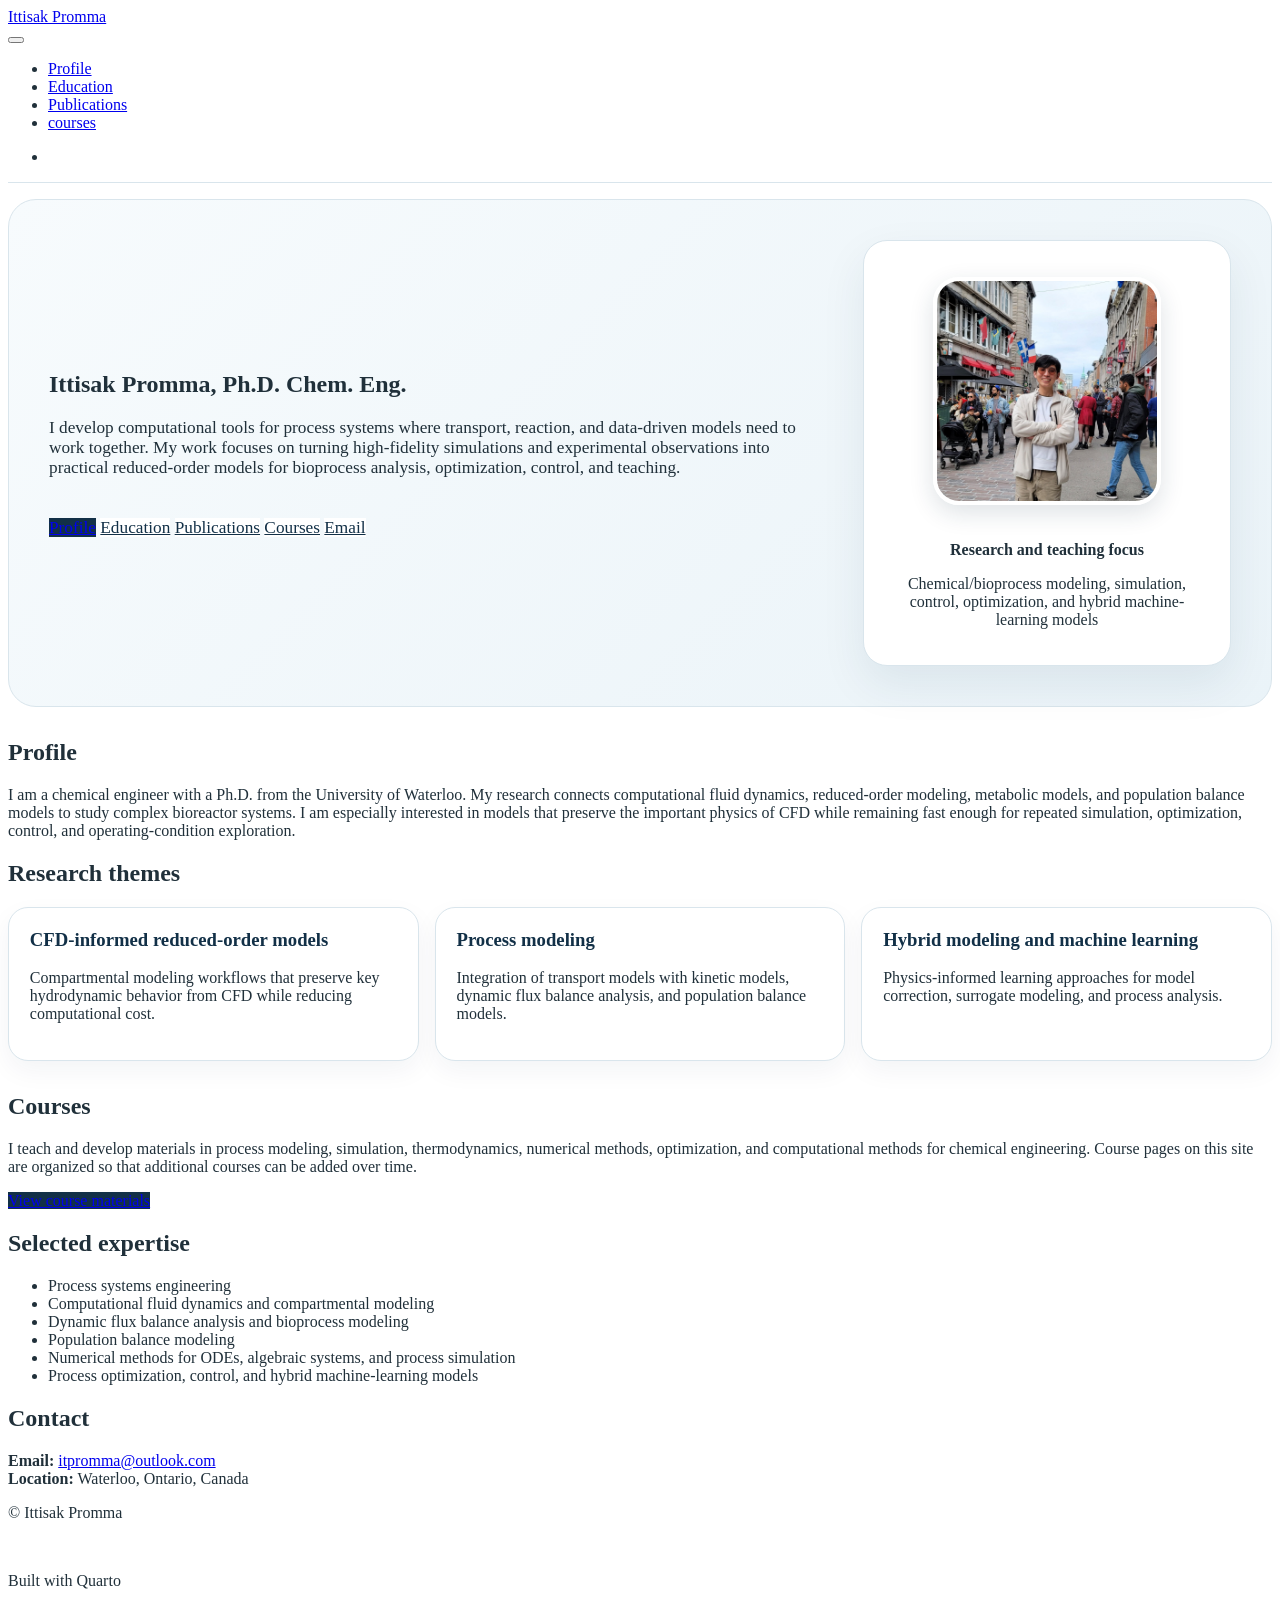
==== commit 2adb00de: "Update coureses bar" ====
--- a/docs/index.html
+++ b/docs/index.html
@@ -104,6 +104,10 @@
   <li class="nav-item">
     <a class="nav-link" href="./publications.html"> 
 <span class="menu-text">Publications</span></a>
+  </li>  
+  <li class="nav-item">
+    <a class="nav-link" href="./courses.html"> 
+<span class="menu-text">courses</span></a>
   </li>  
 </ul>
             <ul class="navbar-nav navbar-nav-scroll ms-auto">
